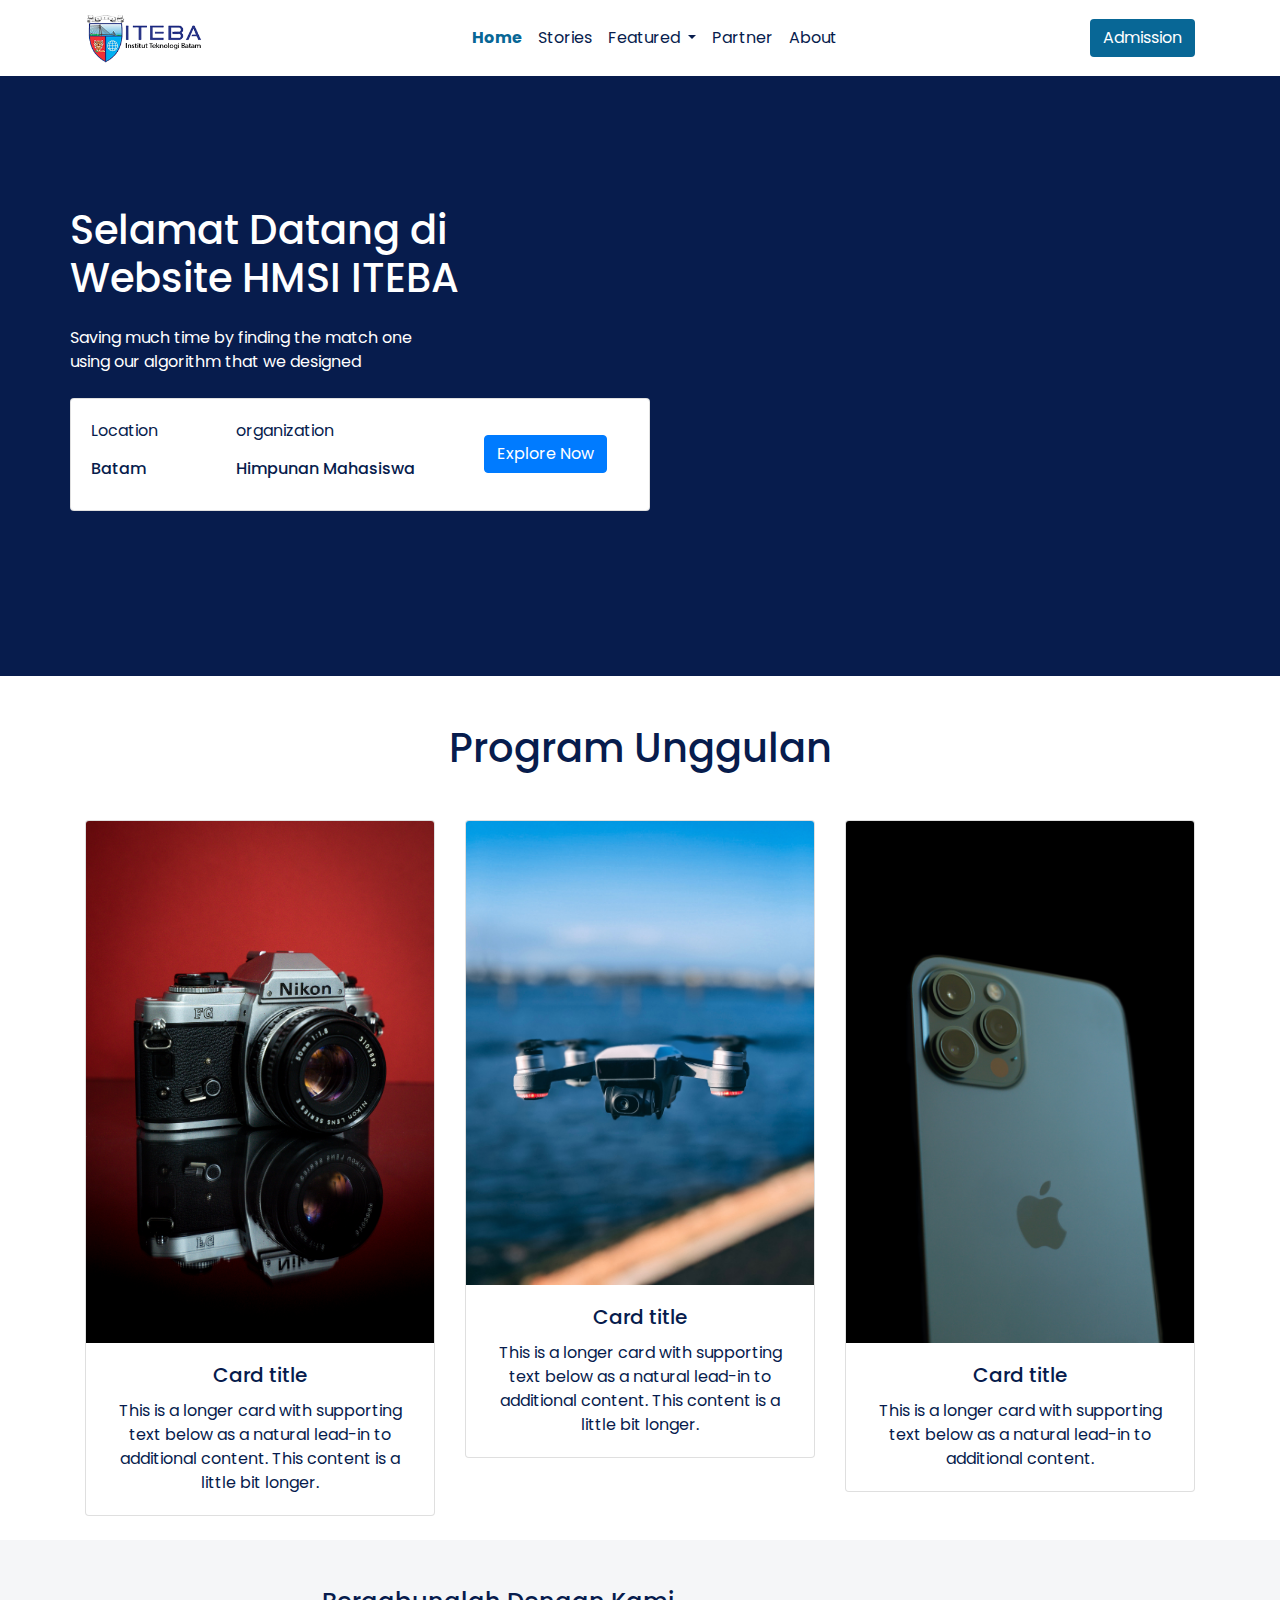
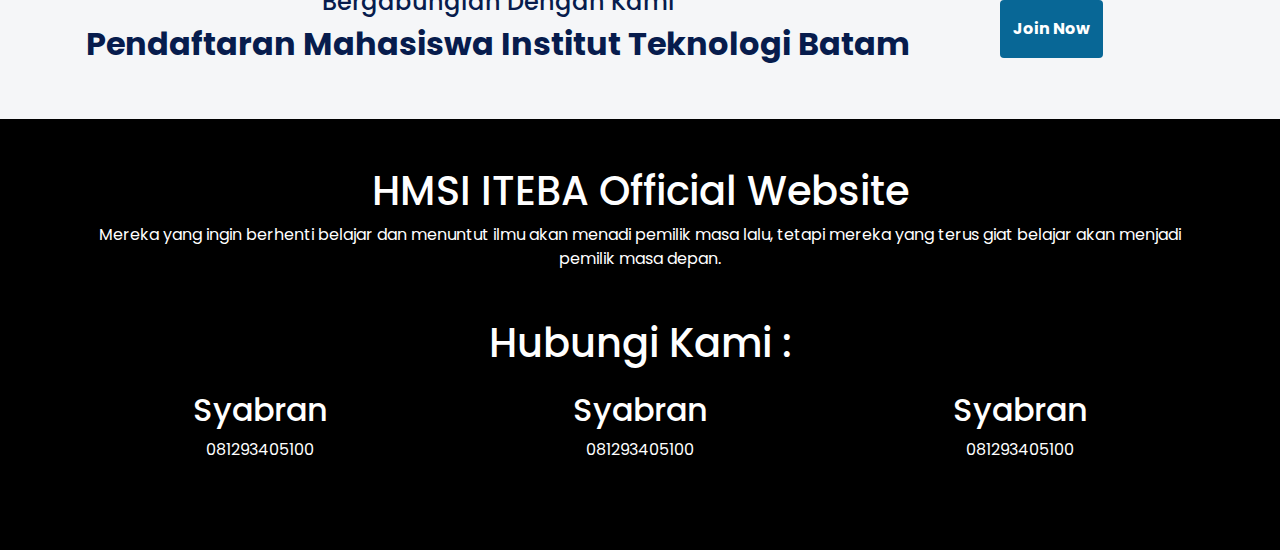
==== index.html @ bf84d8c3 "first upload" ====
<!DOCTYPE html>
<html lang="en">

<head>
    <meta charset="UTF-8">
    <meta name="viewport" content="width=device-width, initial-scale=1.0">
    <title>Portfolio - HMSI ITEBA</title>
    <link rel="stylesheet" href="libraries/bootstrap/css/bootstrap.css">
    <link rel="preconnect" href="https://fonts.gstatic.com">
    <link href="https://fonts.googleapis.com/css2?family=Poppins:wght@400;500;600;700;800;900&display=swap"
        rel="stylesheet">
    <link rel="stylesheet" href="styles/main.css">
</head>

<body>
    <!-- navbar -->
    <nav class="navbar navbar-expand-lg navbar-light bg-transparent">
        <div class="container">
            <a class="navbar-brand" href="#">
                <img src="images/logo-iteba.png" alt="logo">
            </a>
            <button class="navbar-toggler" type="button" data-toggle="collapse" data-target="#navbarSupportedContent"
                aria-controls="navbarSupportedContent" aria-expanded="false" aria-label="Toggle navigation">
                <span class="navbar-toggler-icon"></span>
            </button>

            <div class="collapse navbar-collapse" id="navbarSupportedContent">
                <ul class="navbar-nav mx-auto">
                    <li class="nav-item">
                        <a class="nav-link active" href="#">Home <span class="sr-only">(current)</span></a>
                    </li>
                    <li class="nav-item">
                        <a class="nav-link" href="#">Stories</a>
                    </li>
                    <li class="nav-item dropdown">
                        <a class="nav-link dropdown-toggle" href="#" id="navbarDropdown" role="button"
                            data-toggle="dropdown" aria-haspopup="true" aria-expanded="false">
                            Featured
                        </a>
                        <div class="dropdown-menu" aria-labelledby="navbarDropdown">
                            <a class="dropdown-item" href="#">Action</a>
                            <a class="dropdown-item" href="#">Another action</a>
                            <div class="dropdown-divider"></div>
                            <a class="dropdown-item" href="#">Something else here</a>
                        </div>
                    </li>
                    <li class="nav-item">
                        <a class="nav-link" href="#">Partner</a>
                    </li>
                    <li class="nav-item">
                        <a class="nav-link" href="#">About</a>
                    </li>
                </ul>
                <form class="form-inline my-2 my-lg-0">
                    <button class="btn btn-admission my-2 my-sm-0" type="submit">Admission</button>
                </form>
            </div>
        </div>
    </nav>

    <!-- Header -->
    <header>
        <div class="container">
            <div class="row">
                <div class="col-md-7 content-left">
                    <h1>Selamat Datang di <br>
                        Website HMSI ITEBA</h1>
                    <p class="my-4">
                        Saving much time by finding the match one <br>
                        using our algorithm that we designed
                    </p>
                    <div class="card card-style" style="max-width: 580px;">
                        <div class="row no-gutters">
                            <div class="col-md-3">
                                <div class="card-body">
                                    <p>Location</p>
                                    <h6 class="card-title">Batam</h6>
                                </div>
                            </div>
                            <div class="col-md-5">
                                <div class="card-body">
                                    <p>organization</p>
                                    <h6 class="card-title">Himpunan Mahasiswa</h6>
                                </div>
                            </div>
                            <div class="col-md-4">
                                <div class="card-body">
                                    <button type="button" class="btn btn-primary my-3 mx-2">Explore Now</button>
                                </div>
                            </div>
                        </div>
                    </div>
                </div>
                <div class="col-md-5 content-right">
                </div>
            </div>
        </div>
    </header>

    <!-- main -->
    <main class="text-center">
        <div class="container">
            <div class="row">
                <div class="col-md-12">
                    <h1 class="my-5">Program Unggulan</h1>
                    <div class="row row-cols-1 row-cols-md-3">
                        <div class="col mb-4">
                            <div class="card">
                                <img src="images/program-1.jpg " class="card-img-top" alt="program1">
                                <div class="card-body">
                                    <h5 class="card-title">Card title</h5>
                                    <p class="card-text">This is a longer card with supporting text below as a natural
                                        lead-in to additional content. This content is a little bit longer.</p>
                                </div>
                            </div>
                        </div>
                        <div class="col mb-4">
                            <div class="card">
                                <img src="images/program-2.jpg" class="card-img-top" alt="program2">
                                <div class="card-body">
                                    <h5 class="card-title">Card title</h5>
                                    <p class="card-text">This is a longer card with supporting text below as a natural
                                        lead-in to additional content. This content is a little bit longer.</p>
                                </div>
                            </div>
                        </div>
                        <div class="col mb-4">
                            <div class="card">
                                <img src="images/program-3.jpg" class="card-img-top" alt="program3">
                                <div class="card-body">
                                    <h5 class="card-title">Card title</h5>
                                    <p class="card-text">This is a longer card with supporting text below as a natural
                                        lead-in to additional content.</p>
                                </div>
                            </div>
                        </div>
                    </div>
                </div>
            </div>
        </div>
    </main>

    <!-- section -->
    <section>
        <div class="container">
            <div class="row">
                <div class="col-md-9 my-5 text-center">
                    <h4>Bergabunglah Dengan Kami</h4>
                    <h2><b>Pendaftaran Mahasiswa Institut Teknologi Batam</b></h2>
                </div>
                <div class="col-md-3 ml-auto">
                    <button type="submit" class="btn btn-join py-3">Join Now</button>
                </div>
            </div>
        </div>
    </section>

    <!-- footer -->
    <footer class="text-center">
        <div class="container">
            <div class="row">
                <div class="col-md-12">
                    <h1 class="mt-5">HMSI ITEBA Official Website</h1>
                    <p>Mereka yang ingin berhenti belajar dan menuntut ilmu akan menadi pemilik masa lalu,
                        tetapi mereka
                        yang terus giat belajar akan menjadi pemilik masa depan.</p>
                    <h1 class="mt-5">Hubungi Kami :</h1>
                </div>
            </div>
            <div class="row mt-3">
                <div class="col-md-4">
                    <h2>Syabran</h2>
                    <p>081293405100</p>
                </div>
                <div class="col-md-4">
                    <h2>Syabran</h2>
                    <p>081293405100</p>
                </div>
                <div class="col-md-4">
                    <h2>Syabran</h2>
                    <p>081293405100</p>
                </div>
            </div>
            <div class="row">
                <br>
                <br>
                <br>
            </div>
        </div>
    </footer>

    <script src="scripts/jquery-3.5.1.min.js"></script>
    <script src="libraries/bootstrap/js/bootstrap.js"></script>
</body>

</html>
---- styles/main.css ----
body {
  background-color: #ffffff;
  font-family: 'poppins', sans-serif;
  color: #071c4d;
}

.navbar-brand img {
  max-height: 50px;
}

.navbar-light .navbar-nav .nav-link {
  color: #071c4d;
}

.navbar-light .navbar-nav .nav-link.active {
  font-weight: bold;
  color: #086796;
}

.btn-admission {
  background-color: #086796;
  color: #fff;
}

.btn-admission:hover {
  background-color: #071c4d;
  color: #fff;
}

header {
  background-color: #071c4d;
}

.content-left {
  padding: 130px 0px 165px;
  color: #fff;
}

.card-style {
  background-color: #ffffff;
  color: #071c4d;
}

section {
  background-color: #F5F6F8;
}

.btn-join {
  background-color: #086796;
  color: #fff;
  font-weight: bold;
  margin: 60px;
}

.btn-join:hover {
  font-weight: bold;
  background-color: #071c4d;
  color: #fff;
}

footer {
  background-color: #000;
  color: #fff;
}
/*# sourceMappingURL=main.css.map */
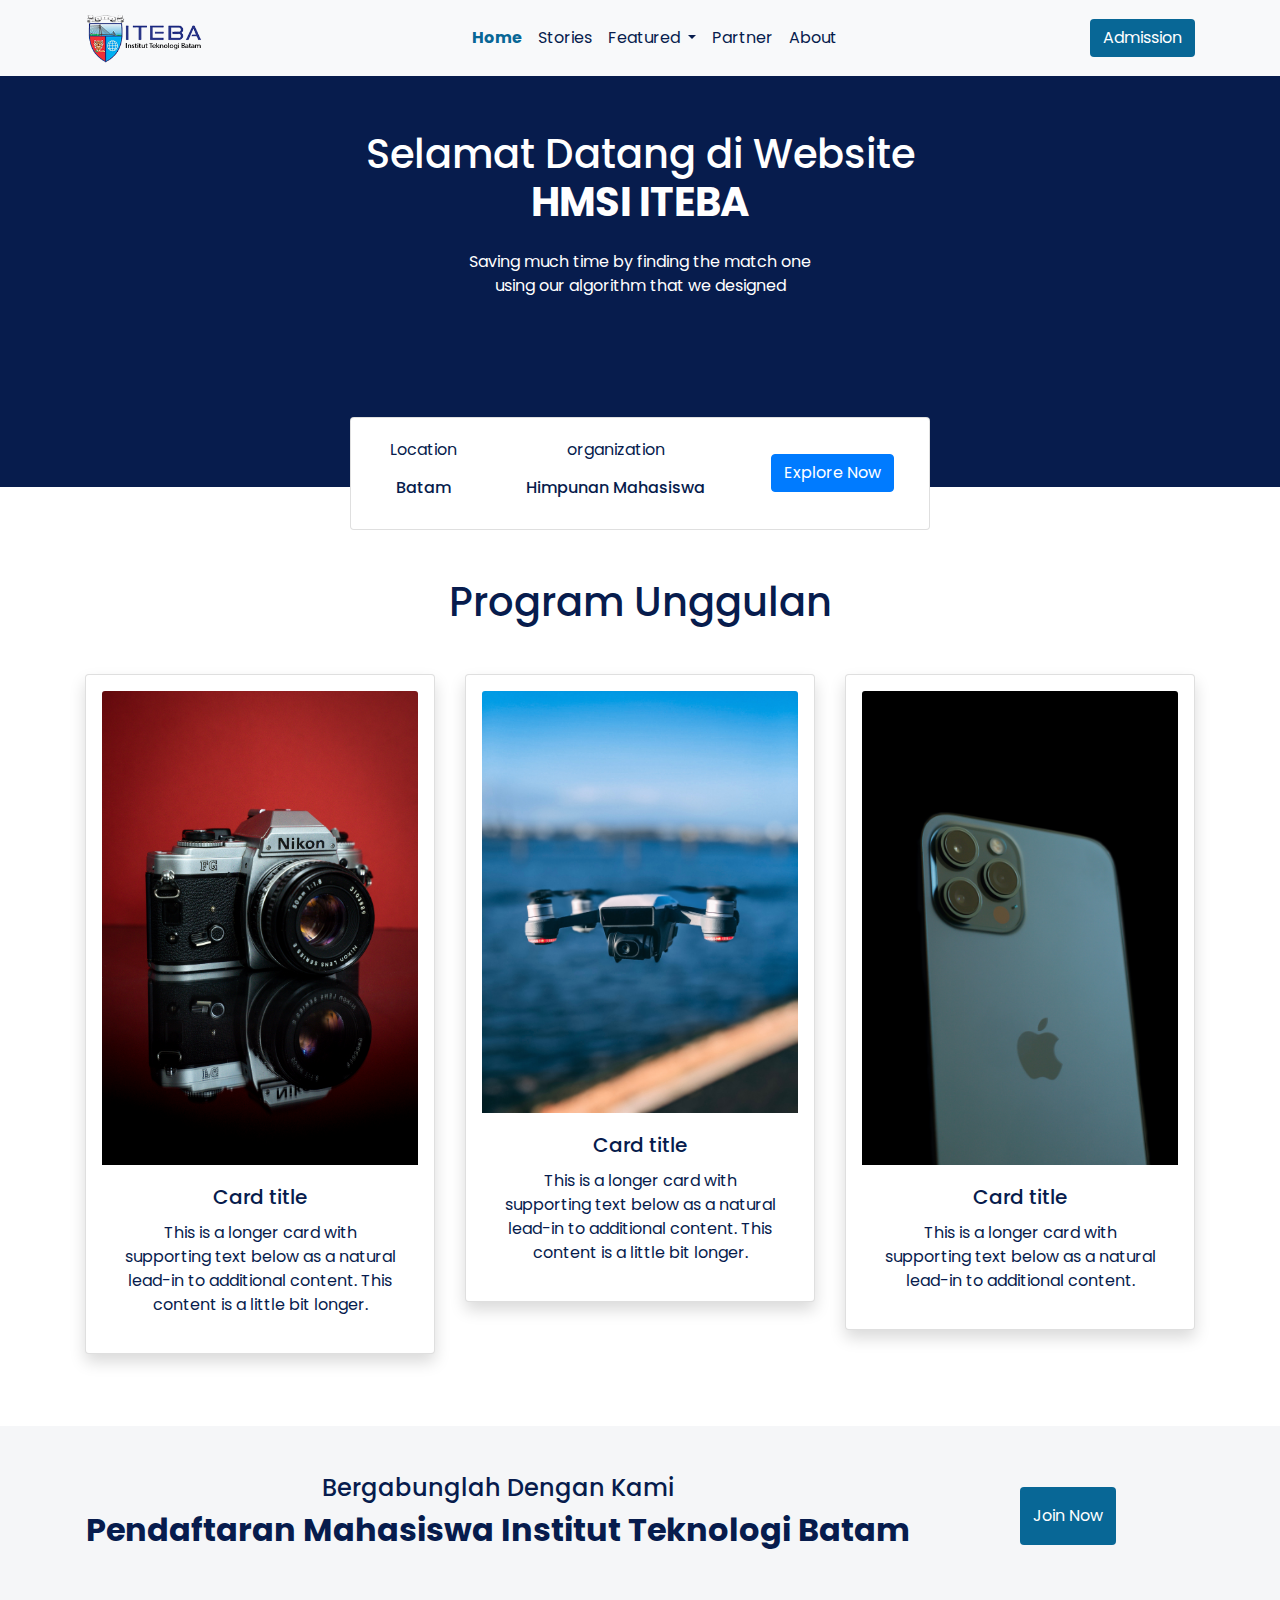
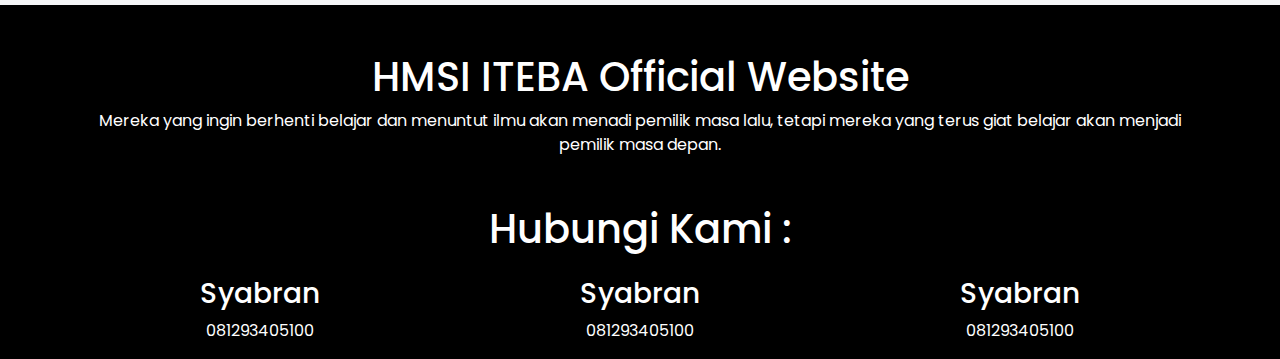
==== commit b832a23c: "slicing 2 ver" ====
--- a/index.html
+++ b/index.html
@@ -14,7 +14,7 @@
 
 <body>
     <!-- navbar -->
-    <nav class="navbar navbar-expand-lg navbar-light bg-transparent">
+    <nav class="navbar navbar-expand-lg navbar-light bg-light fixed-top">
         <div class="container">
             <a class="navbar-brand" href="#">
                 <img src="images/logo-iteba.png" alt="logo">
@@ -59,17 +59,26 @@
     </nav>
 
     <!-- Header -->
-    <header>
+    <header class="text-center">
         <div class="container">
             <div class="row">
-                <div class="col-md-7 content-left">
-                    <h1>Selamat Datang di <br>
-                        Website HMSI ITEBA</h1>
+                <div class="col-md-12">
+                    <h1>Selamat Datang di Website<br><b>HMSI ITEBA</b></h1>
                     <p class="my-4">
                         Saving much time by finding the match one <br>
                         using our algorithm that we designed
                     </p>
-                    <div class="card card-style" style="max-width: 580px;">
+                </div>
+            </div>
+        </div>
+    </header>
+
+    <!-- main -->
+    <main class="text-center">
+        <div class="container">
+            <div class="row">
+                <div class="col-md-12">
+                    <div class="card card-style d-none d-lg-block mx-auto" style="max-width: 580px;">
                         <div class="row no-gutters">
                             <div class="col-md-3">
                                 <div class="card-body">
@@ -91,21 +100,13 @@
                         </div>
                     </div>
                 </div>
-                <div class="col-md-5 content-right">
-                </div>
             </div>
-        </div>
-    </header>
-
-    <!-- main -->
-    <main class="text-center">
-        <div class="container">
             <div class="row">
                 <div class="col-md-12">
                     <h1 class="my-5">Program Unggulan</h1>
                     <div class="row row-cols-1 row-cols-md-3">
                         <div class="col mb-4">
-                            <div class="card">
+                            <div class="card shadow p-3 mb-5 bg-white rounded">
                                 <img src="images/program-1.jpg " class="card-img-top" alt="program1">
                                 <div class="card-body">
                                     <h5 class="card-title">Card title</h5>
@@ -115,7 +116,7 @@
                             </div>
                         </div>
                         <div class="col mb-4">
-                            <div class="card">
+                            <div class="card shadow p-3 mb-5 bg-white rounded">
                                 <img src="images/program-2.jpg" class="card-img-top" alt="program2">
                                 <div class="card-body">
                                     <h5 class="card-title">Card title</h5>
@@ -125,7 +126,7 @@
                             </div>
                         </div>
                         <div class="col mb-4">
-                            <div class="card">
+                            <div class="card shadow p-3 mb-5 bg-white rounded">
                                 <img src="images/program-3.jpg" class="card-img-top" alt="program3">
                                 <div class="card-body">
                                     <h5 class="card-title">Card title</h5>
@@ -148,8 +149,9 @@
                     <h4>Bergabunglah Dengan Kami</h4>
                     <h2><b>Pendaftaran Mahasiswa Institut Teknologi Batam</b></h2>
                 </div>
-                <div class="col-md-3 ml-auto">
-                    <button type="submit" class="btn btn-join py-3">Join Now</button>
+                <div class="col-md-3 align-self-center">
+                    <button type="submit" class="btn btn-admission d-flex align-items-center py-3 mx-auto">Join
+                        Now</button>
                 </div>
             </div>
         </div>
@@ -169,22 +171,17 @@
             </div>
             <div class="row mt-3">
                 <div class="col-md-4">
-                    <h2>Syabran</h2>
+                    <h3>Syabran</h3>
                     <p>081293405100</p>
                 </div>
                 <div class="col-md-4">
-                    <h2>Syabran</h2>
+                    <h3>Syabran</h3>
                     <p>081293405100</p>
                 </div>
                 <div class="col-md-4">
-                    <h2>Syabran</h2>
+                    <h3>Syabran</h3>
                     <p>081293405100</p>
                 </div>
-            </div>
-            <div class="row">
-                <br>
-                <br>
-                <br>
             </div>
         </div>
     </footer>
--- a/styles/main.css
+++ b/styles/main.css
@@ -29,6 +29,9 @@
 
 header {
   background-color: #071c4d;
+  background-size: cover;
+  padding: 130px 0px 165px;
+  color: #fff;
 }
 
 .content-left {
@@ -39,23 +42,15 @@
 .card-style {
   background-color: #ffffff;
   color: #071c4d;
+  margin-top: -70px;
 }
 
 section {
   background-color: #F5F6F8;
 }
 
-.btn-join {
-  background-color: #086796;
-  color: #fff;
-  font-weight: bold;
-  margin: 60px;
-}
-
-.btn-join:hover {
-  font-weight: bold;
-  background-color: #071c4d;
-  color: #fff;
+section .card img {
+  height: 50px;
 }
 
 footer {
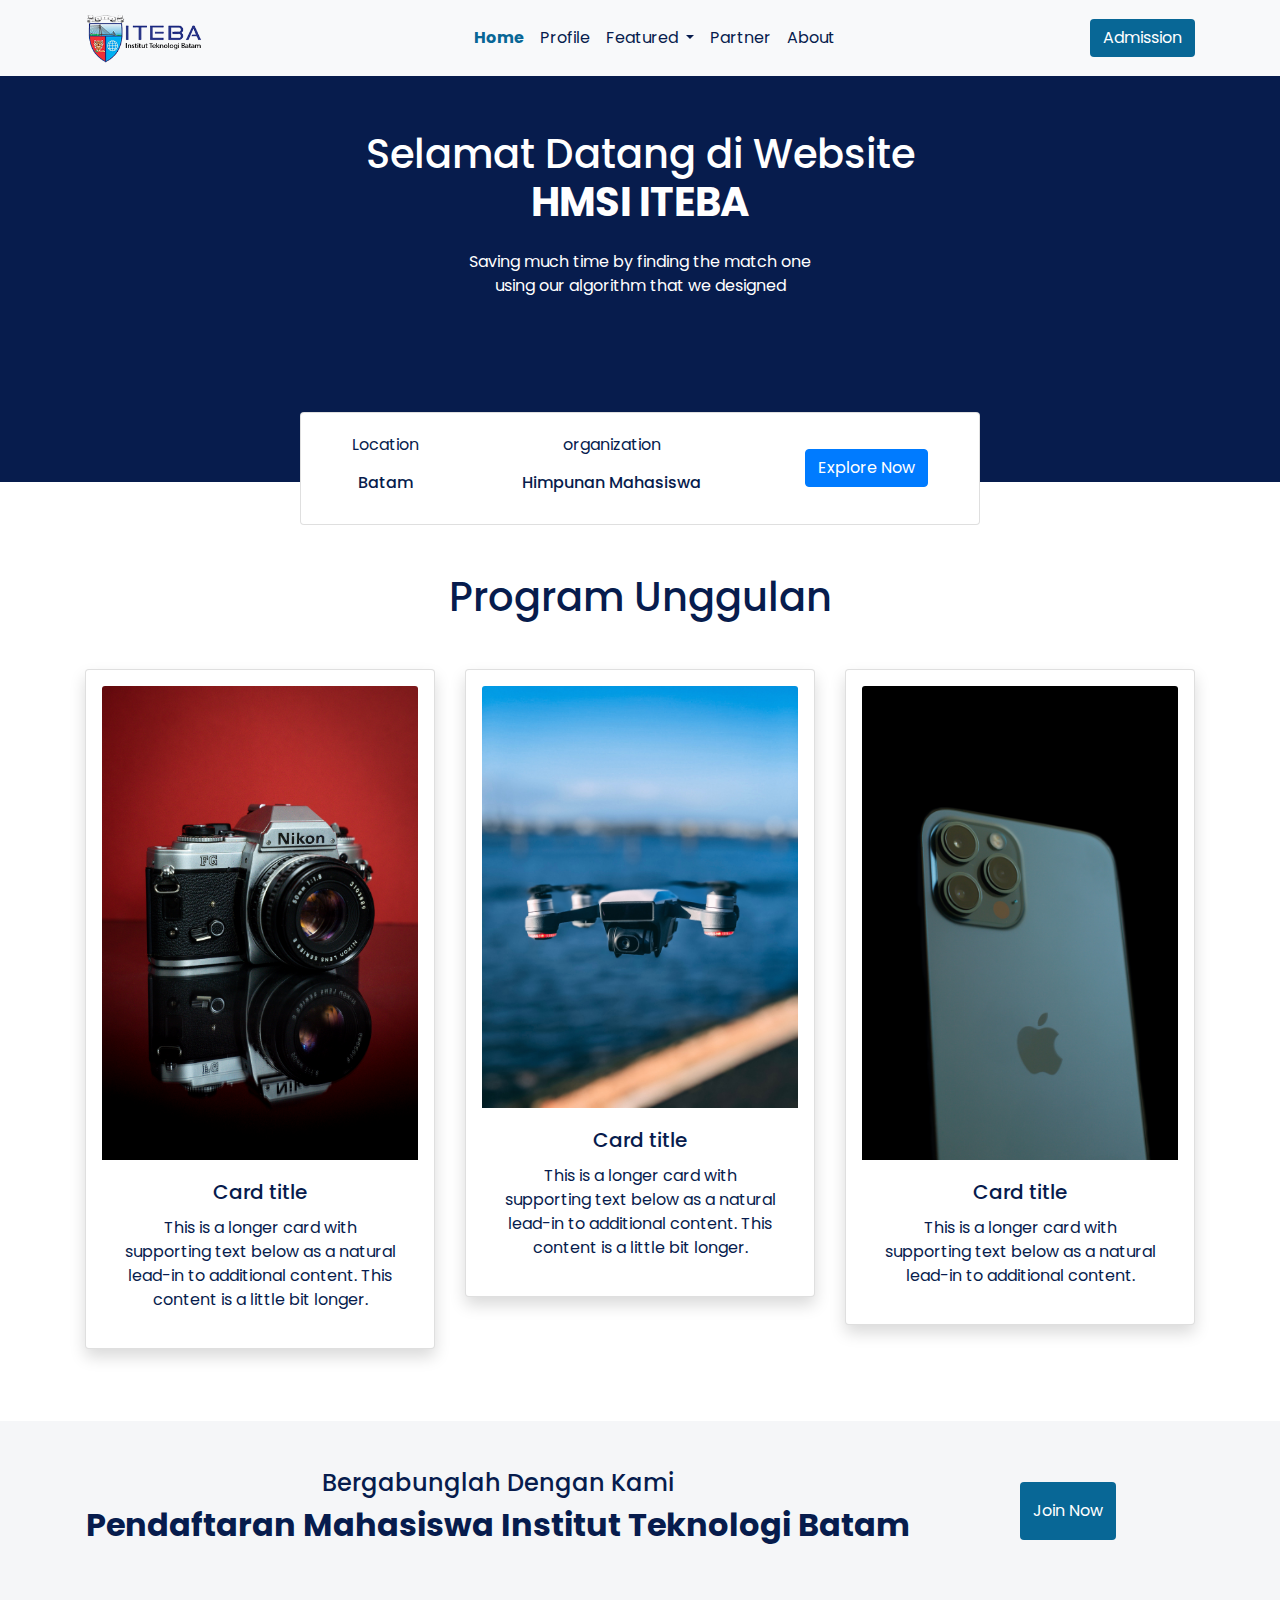
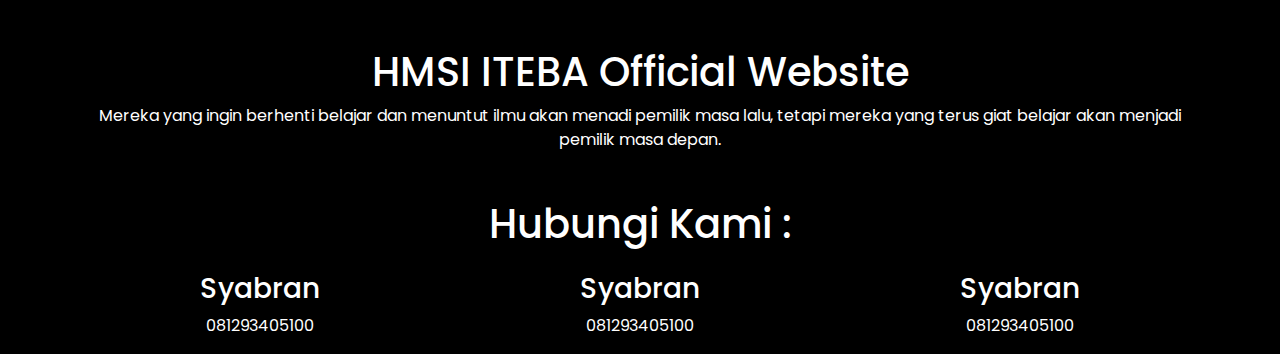
==== commit 90d837db: "add profile page" ====
--- a/index.html
+++ b/index.html
@@ -27,10 +27,10 @@
             <div class="collapse navbar-collapse" id="navbarSupportedContent">
                 <ul class="navbar-nav mx-auto">
                     <li class="nav-item">
-                        <a class="nav-link active" href="#">Home <span class="sr-only">(current)</span></a>
+                        <a class="nav-link active" href="index.html">Home <span class="sr-only">(current)</span></a>
                     </li>
                     <li class="nav-item">
-                        <a class="nav-link" href="#">Stories</a>
+                        <a class="nav-link" href="profile.html">Profile</a>
                     </li>
                     <li class="nav-item dropdown">
                         <a class="nav-link dropdown-toggle" href="#" id="navbarDropdown" role="button"
@@ -59,7 +59,7 @@
     </nav>
 
     <!-- Header -->
-    <header class="text-center">
+    <header class="text-center bg-header">
         <div class="container">
             <div class="row">
                 <div class="col-md-12">
@@ -78,7 +78,7 @@
         <div class="container">
             <div class="row">
                 <div class="col-md-12">
-                    <div class="card card-style d-none d-lg-block mx-auto" style="max-width: 580px;">
+                    <div class="card card-style d-none d-lg-block mx-auto" style="max-width: 680px;">
                         <div class="row no-gutters">
                             <div class="col-md-3">
                                 <div class="card-body">
@@ -142,7 +142,7 @@
     </main>
 
     <!-- section -->
-    <section>
+    <section class="bg-section">
         <div class="container">
             <div class="row">
                 <div class="col-md-9 my-5 text-center">
--- a/styles/main.css
+++ b/styles/main.css
@@ -28,14 +28,14 @@
 }
 
 header {
+  background-color: #F5F6F8;
+  color: #071c4d;
+}
+
+.bg-header {
   background-color: #071c4d;
   background-size: cover;
-  padding: 130px 0px 165px;
-  color: #fff;
-}
-
-.content-left {
-  padding: 130px 0px 165px;
+  padding: 130px 0px 160px;
   color: #fff;
 }
 
@@ -45,12 +45,12 @@
   margin-top: -70px;
 }
 
-section {
+.bg-section {
   background-color: #F5F6F8;
 }
 
-section .card img {
-  height: 50px;
+.mt-custom {
+  padding: 50px 0px 0px;
 }
 
 footer {
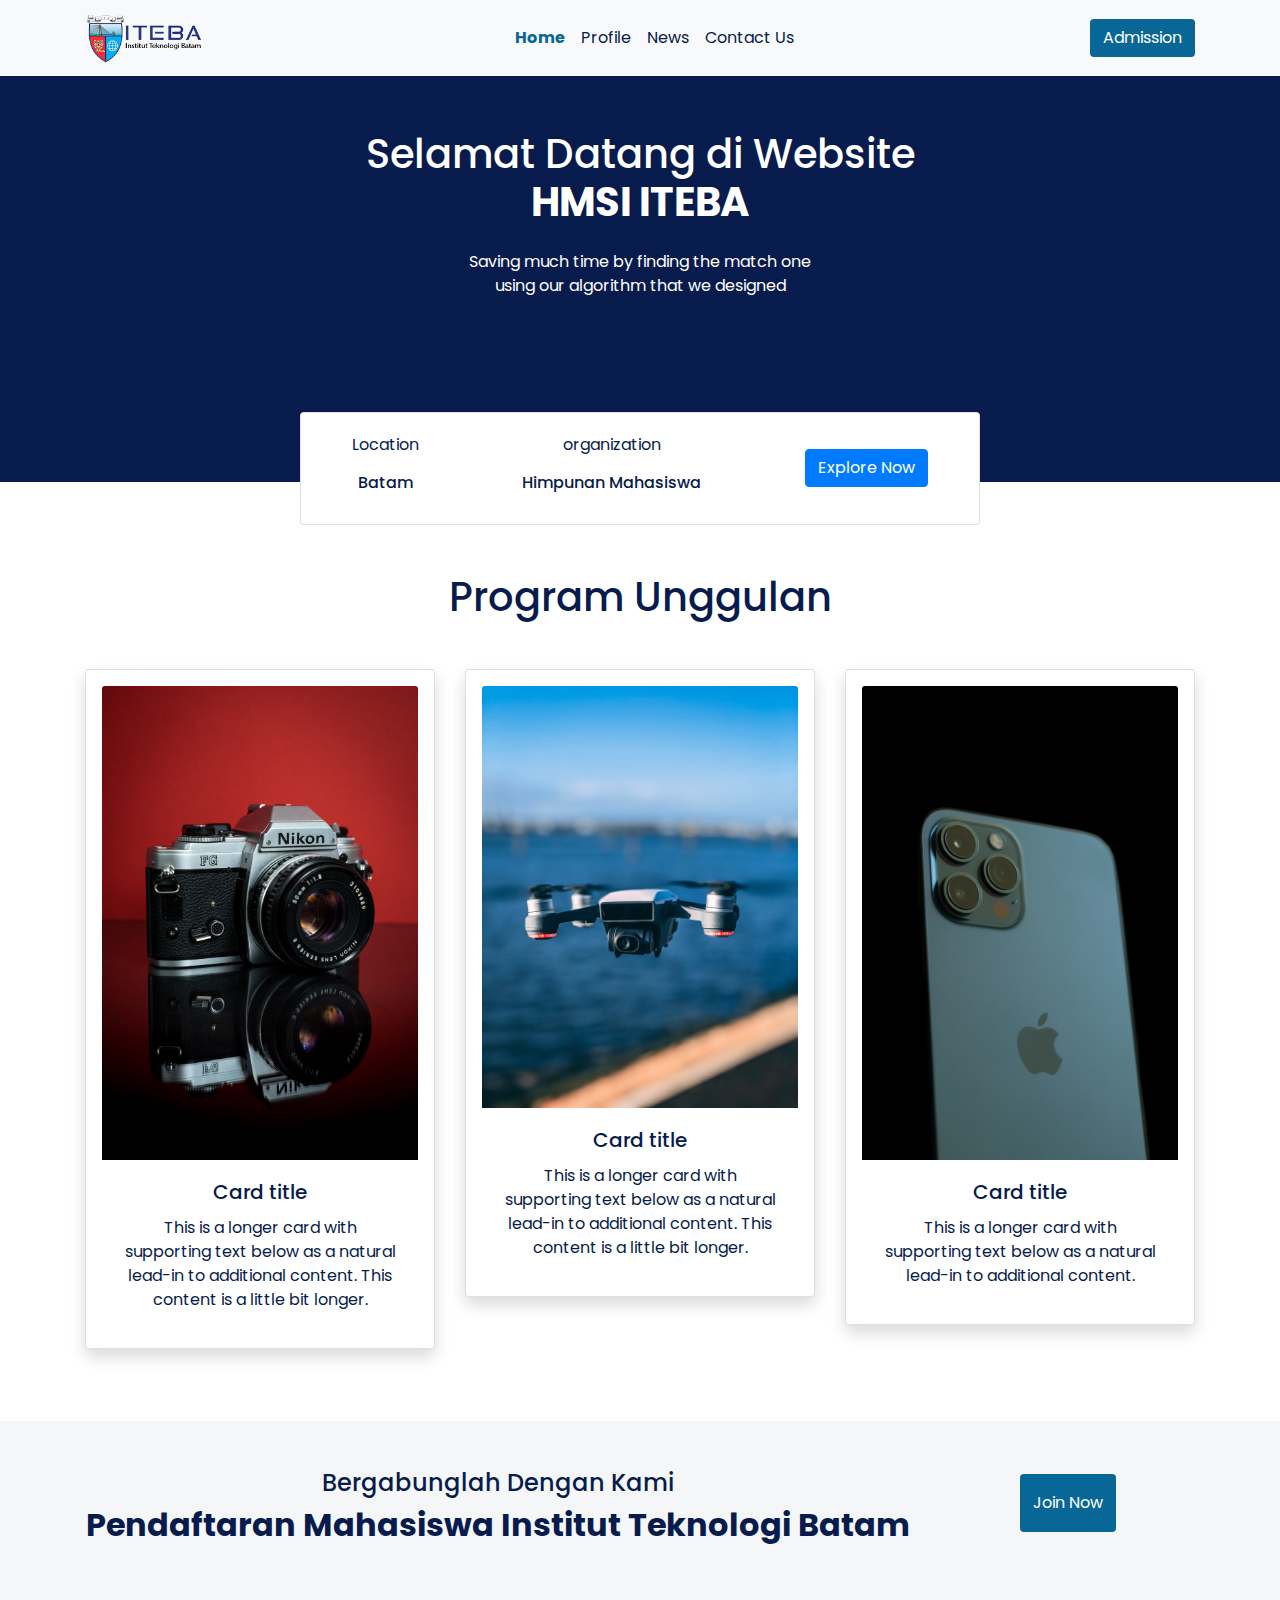
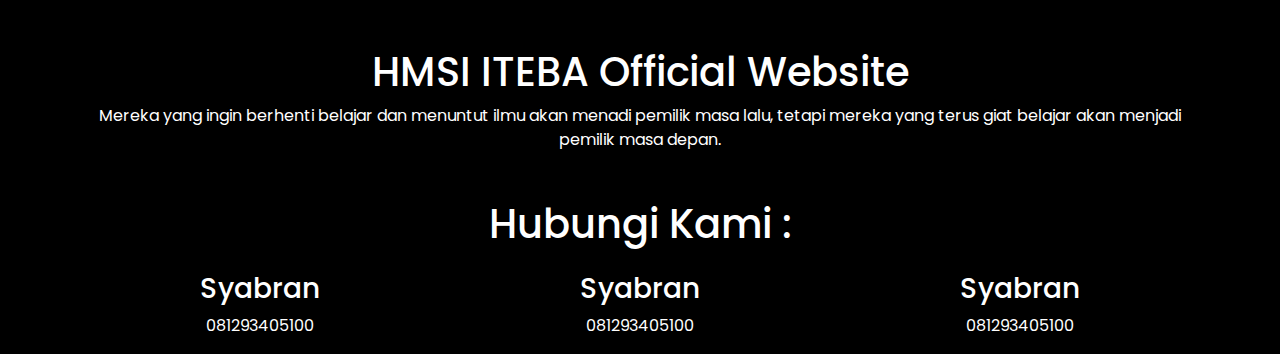
==== commit b888c25f: "add page contact" ====
--- a/index.html
+++ b/index.html
@@ -32,23 +32,11 @@
                     <li class="nav-item">
                         <a class="nav-link" href="profile.html">Profile</a>
                     </li>
-                    <li class="nav-item dropdown">
-                        <a class="nav-link dropdown-toggle" href="#" id="navbarDropdown" role="button"
-                            data-toggle="dropdown" aria-haspopup="true" aria-expanded="false">
-                            Featured
-                        </a>
-                        <div class="dropdown-menu" aria-labelledby="navbarDropdown">
-                            <a class="dropdown-item" href="#">Action</a>
-                            <a class="dropdown-item" href="#">Another action</a>
-                            <div class="dropdown-divider"></div>
-                            <a class="dropdown-item" href="#">Something else here</a>
-                        </div>
+                    <li class="nav-item">
+                        <a class="nav-link" href="#">News</a>
                     </li>
                     <li class="nav-item">
-                        <a class="nav-link" href="#">Partner</a>
-                    </li>
-                    <li class="nav-item">
-                        <a class="nav-link" href="#">About</a>
+                        <a class="nav-link" href="contact.html">Contact Us</a>
                     </li>
                 </ul>
                 <form class="form-inline my-2 my-lg-0">
@@ -149,7 +137,7 @@
                     <h4>Bergabunglah Dengan Kami</h4>
                     <h2><b>Pendaftaran Mahasiswa Institut Teknologi Batam</b></h2>
                 </div>
-                <div class="col-md-3 align-self-center">
+                <div class="col-md-3 mb-3 align-self-center">
                     <button type="submit" class="btn btn-admission d-flex align-items-center py-3 mx-auto">Join
                         Now</button>
                 </div>
